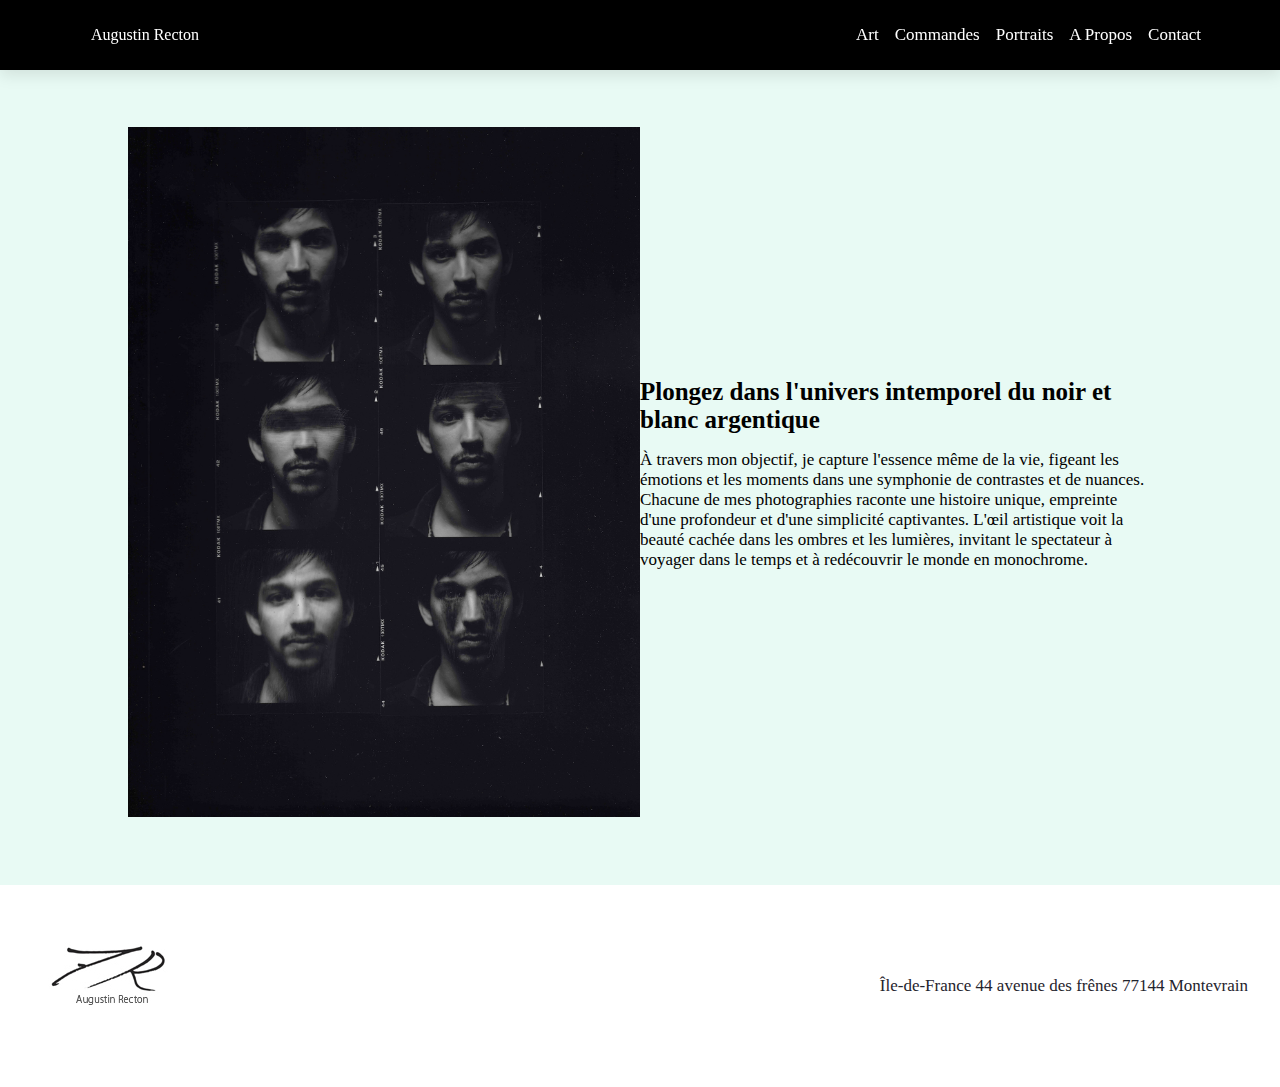
==== about.html @ c2c44eae "modif about" ====
<!DOCTYPE html>
<html lang="fr">

<head>
    <meta charset="UTF-8">
    <meta name="viewport" content="width=device-width, initial-scale=1.0">
    <title>Augustin Recton</title>
    <link rel="icon" type="image/x-icon" href="./images/augdetouré.png">
    <!-- Google Font  -->
    <link
        href="https://fonts.googleapis.com/css2?family=Roboto:ital,wght@0,400;0,500;0,700;0,900;1,400;1,500;1,700;1,900&display=swap"
        rel="stylesheet">
    <!-- font-awesome -->
    <link rel="stylesheet" href="https://cdnjs.cloudflare.com/ajax/libs/font-awesome/6.0.0/css/all.min.css">


    <!-- CSS  -->
    <link rel="stylesheet" href="./css/style.css">

</head>

<body>
   <!-- Header Navbar -->
<header class="header">
  <nav>

    <div class="nav-center">
      <div class="nav-header">
        <a href="art.html" class="bouton">Augustin Recton</a>
        <button class= "nav-toggle">
          <i class="fas fa-bars"></i>
        </button>
      </div>

      <ul class="links">

        <li>
          <a href="art.html">Art</a>
        </li>
        <li>
          <a href="commandes.html">Commandes</a>
        </li>
        <li>
          <a href="portraits.html">Portraits</a>
        </li>
        <li>
          <a href="about.html">A Propos</a>
        </li>
        <li>
          <a href="#contact">Contact</a>
        </li>


      </ul>

    </div>
  </nav>
</header>



    <!-- About Section  -->
    <!-- About Section  -->
    <!-- About Section  -->
    <div class="about">

        <div class="about-container">


            <div class="about-item photo">
                <!-- About Photo  -->
                <div class="about-photo">
                    <img src="images/Photo aug/Augustin_Recton_17.jpg" alt="Photo">

                </div>
            </div>
          <!-- About Details  -->
          <div class="about-item">
            <div class="about-info">
                <h3>Plongez dans l'univers intemporel du noir et blanc argentique</h3>
                <p>À travers mon objectif, je capture l'essence même de la vie, figeant les émotions et les moments
                    dans une symphonie de contrastes et de nuances. Chacune de mes photographies raconte une
                    histoire unique, empreinte d'une profondeur et d'une simplicité captivantes. L'œil artistique
                    voit la beauté cachée dans les ombres et les lumières, invitant le spectateur à voyager dans le
                    temps et à redécouvrir le monde en monochrome.</p>
            </div>
          </div>
        </div>
    </div>






    <!-- Contact Section  -->
    <!-- Contact Section  -->
    <!-- Contact Section  -->




    <!-- Footer  -->
    <!-- Footer  -->
    <!-- Footer  -->
    <footer>
      <div class="footer-content">

        <img src="images/Photo aug/logosite - copie.JPG" alt="">

          <p>Île-de-France
              44 avenue des frênes
              77144 Montevrain
          </p>


      </div>
  </footer>

    <!-- JavaScript  -->
    <script src="./js/script.js"></script>
</body>

</html>
---- css/style.css ----
/* Default CSS  */
* {
    padding: 0;
    margin: 0;
    box-sizing: border-box;
}

* {
  box-sizing: border-box;
}
body {
  background-color: #ecf0f1;
}
.gallery-container {
  display: flex;
  flex-wrap: wrap;
  justify-content: space-between;
  background-color: #fff;
  box-shadow: 0 0 3px 0 rgba(0, 0, 0, 0.3);
  width: 80%;
  margin: 0 auto;
  padding: 10px;
}
.gallery-item {
  flex-basis: 32.7%;
  margin-bottom: 6px;
  opacity: .85;
  cursor: pointer;
}
.gallery-item:hover {
  opacity: 1;
}
.gallery-item img {
  width: 100%;
  height: 100%;
  object-fit: cover;
}
.gallery-content {
  font-size: .8em;
}

.lightbox {
  position: fixed;
  display: none;
  background-color: rgba(0, 0, 0, 0.8);
  width: 100%;
  height: 100%;
  overflow: auto;
  top: 0;
  left: 0;
}
.lightbox-content {
  position: relative;
  width: 70%;
  height: 70%;
  margin: 5% auto;
}
.lightbox-content img {
  border-radius: 7px;
  box-shadow: 0 0 3px 0 rgba(225, 225, 225, .25);
  width: 100%;
  height: 100%;
  object-fit: cover;
}
.lightbox-prev,
.lightbox-next {
  position: absolute;
  background-color: rgba(0, 0, 0, 0.8);
  color: #fff;
  padding: 7px;
  top: 45%;
  cursor: pointer;
}
.lightbox-prev {
  left: 0;
}
.lightbox-next {
  right: 0;
}
.lightbox-prev:hover,
.lightbox-next:hover {
  opacity: .8;
}

@media (max-width: 767px) {
  .gallery-container {
      width: 100%;
  }
  .gallery-item {
      flex-basis: 49.80%;
      margin-bottom: 3px;
  }
  .lightbox-content {
      width: 80%;
      height: 60%;
      margin: 15% auto;
  }
}
@media (max-width: 480px) {
  .gallery-item {
      flex-basis: 100%;
      margin-bottom: 1px;
  }
  .lightbox-content {
      width: 90%;
      margin: 20% auto;
  }
}

img {
    max-width: 100%;
}

a {
    text-decoration: none;
}

ul {
    list-style-type: none;
}

/* CSS  */

/* Header Navbar*/
/* Header Navbar*/
/* Header Navbar*/
nav {
    background: #000;
    box-shadow: 0 5px 15px rgba(0, 0, 0, 0.1);
    position: fixed;
    top: 0;
    width: 100%;
    z-index: 999;
}

.bouton {
  display: inline-block;
  padding: 10px 20px;

  color: #fff; /* Couleur du texte */
  text-decoration: none; /* Supprime les soulignements par défaut des liens */


  transition: background-color 0.3s ease; /* Animation de transition de la couleur de fond */
}


/* navbar logo section  */
.nav-header {
    display: flex;
    align-items: center;
    justify-content: space-between;
    padding: 1rem;
}

img.logo{

}


/* nav toggle or click mobile menu  */
.nav-toggle {
    font-size: 1.5rem;
    color: hsl(205, 78%, 60%);
    background: transparent;
    border-color: transparent;
    transition: all 0.3s linear;
    cursor: pointer;
}

.nav-toggle:hover {
    color: hsl(205, 86%, 17%);
    transform: rotate(90deg);
}

.links {
    height: 0;
    overflow: hidden;
    transition: all 0.3s linear;
}

/* navbar link menu  */
.links a {
    color: #fff;
    font-size: 17px;
    font-weight: 500;
    text-transform: capitalize;
    display: block;
    padding: 0.5rem 1rem;
    transition: all 0.3s linear;
}

.links a:hover {
    background: hsl(205, 86%, 81%);
    color: hsl(205, 78%, 60%);
    padding-left: 1.5rem;
}

/* show links call app.js  */
.show-links {
    height: 180px;
}

/* Navbar Responsive  */

@media screen and (min-width: 800px) {
    .nav-center {
        max-width: 1170px;
        margin: 0 auto;
        display: flex;
        align-items: center;
        justify-content: space-between;
        padding: 1rem;
    }

    .nav-header {
        padding: 0;
    }

    .nav-toggle {
        display: none;
    }

    .links {
        height: auto;
        display: flex;
    }

    .links a {
        padding: 0;
        margin: 0 0.5rem;
    }

    .links a:hover {
        padding: 0;
        background: transparent;
    }
}



/* About Section  */
/* About Section  */
/* About Section  */
.about {
    background: #e8faf4;
    margin-top: 63px;
    padding: 4rem 0;
}

.about-container {
    width: 80%;
    margin: auto;
    display: flex;
    justify-content: space-between;
    align-items: center;
}

.about .about-title h1 {
    font-size: 50px;
    text-align: center;
}

.about-container .about-item {
    width: 50%;
}

.about-container .about-item .about-info h3 {
    font-size: 25px;
}

.about-container .about-item .about-info p {
    font-size: 17px;
    padding-top: 1rem;
}

.about-container .about-photo img {
    max-width: 100%;
}

/* About Responsive Section  */
@media screen and (max-width: 992px) {
    .about-container {
        width: 100%;
        padding: 2rem;
    }
}

@media screen and (max-width: 764px) {
    .about-container .about-item .about-info h3 {
        font-size: 20px;
    }
}

@media screen and (max-width: 676px) {
    .about-container {
        flex-direction: column;
    }

    .about-container .about-item.photo {
        order: calc(1);
    }

    .about-container .about-item {
        width: 100%;
        order: calc(2);
    }
}

@media screen and (max-width: 464px) {
    .about-container .about-item .about-info h3 {
        font-size: 17px;
    }

    .about-container .about-item .about-info p {
        font-size: 15px;
    }
}





@keyframes fade {
    from {
        opacity: 0.5;
    }

    to {
        opacity: 1;
    }
}

.controls {
    position: absolute;
    top: 50%;
    transform: translateY(-50%);
    font-size: 1.5em;
    padding: 15px 10px;
    border-radius: 5px;

}

.controls:hover {
    background: white;
    transition: 0.3s;
}

.controls:active {
    color: grey;
}

#left-arrow {
    left: 10px;
    cursor: pointer;
}

#right-arrow {
    right: 10px;
    cursor: pointer;
}

#dots-con {

    text-align: center;
}

.dot {
    display: inline-block;
    background: #ccc;
    padding: 8px;
    border-radius: 50%;
    margin: 10px 5px;
    cursor: pointer;
}

.active {
    background: #444;
}



/* Portraits Section  */
/* Portraits Section  */
/* Portraits Section  */
/* Portraits Section  */
.portraits {
    background: #f7f7f7;
    padding: 3rem 0;
}

.portraits .title-container {
    width: 80%;
    margin: auto;
    padding: inherit;
}

.portraits .title-container h3 {
    font-size: 25px;
    text-align: center;
    color: #000;
}

.portraits .title-container p {
    padding-top: 1rem;
    font-size: 17px;
    text-align: center;
}

.portraits .portraits-container {
    width: 80%;
    margin: auto;
    display: grid;
    grid-template-columns: repeat(3, 1fr);
    column-gap: 20px;
    row-gap: 20px;
    padding-top: 3rem;
}


.portraits .portraits-container .portraits-item .photo img {
    max-width: 100%;
    border-radius: 5px;
}



/* Portraits Responsive Section  */
@media screen and (max-width: 992px) {
    .portraits .title-container {
        width: 100%;
        padding: 35px 2rem;
    }

    .portraits .portraits-container {
        width: 100%;
        padding: 2rem;
    }
}

@media screen and (max-width: 764px) {
    .portraits .title-container h3 {
        font-size: 20px;
    }
}

@media screen and (max-width: 622px) {
    .portraits .portraits-container {
        grid-template-columns: repeat(2, 1fr);
    }
}

@media screen and (max-width: 464px) {
    .portraits .title-container h3 {
        font-size: 17px;
    }

    .portraits .title-container p {
        font-size: 15px;
    }
}


/* Contact Section  */
/* Contact Section  */
/* Contact Section  */
.contact {
    max-width: 600px;
    text-align: center;
    padding: 2rem;
    margin: auto;
    background: #8E969D;
    margin-top: 3rem;
}

.contact h1 {
    font-size: 30px;
    color: #fff;
    text-align: center;
    margin-bottom: 2rem;
}

.contact a {
    font-size: 17px;
    color: #000;
    background: #fff;
    padding: 10px;
    text-align: center;
    border-radius: 10px;
}

@media screen and (max-width: 324px) {
    .contact h1 {
        font-size: 25px;
    }
}


/* Footer  */
footer {
  background: #fff;
  padding: 2rem;
}

.footer-content {
  display: flex;
  justify-content: space-between;
  align-items: center; /* Pour aligner verticalement le texte et le logo */
}

footer p {
  font-size: 17px;
  color: #1f242d;
  text-align: left; /* Pour aligner le texte à droite */
}

/* Stylez le logo comme vous le souhaitez ici */
.footer-content img {
  max-width: 100%; /* Pour éviter que l'image ne dépasse la largeur du conteneur */
}

/* accueil */
.background {
  position: relative;
  width: 100vw;
  height: 100vh;
  overflow: hidden; /* Pour éviter le débordement de l'image */
}

.image-container {
  position: relative;
  display: inline-block;
  width: 100%;
  height: 100%;
  text-align: center;
}

.start {
  width: 100%;
  height: 100%;
  object-fit: cover; /* Pour conserver l'aspect ratio de l'image et la faire remplir le conteneur */
}

/* CSS */
.discover-link {
  position: absolute;
  top: 50%;
  left: 50%;
  transform: translate(-50%, -50%);
  background-color: transparent;
  font-size: 5vw; /* Utilisation de vw pour la taille de police */
  font-weight: 900;
  color: #3a4a4a;
  padding: 1vw 2vw; /* Utilisation de vw pour les marges internes */
  text-decoration: none;
  border-radius: 5px;
}

/* Utilisation de média queries pour ajuster le style en fonction de la largeur de l'écran */
@media (max-width: 768px) {
  .discover-link {
    font-size: 10vw;
    padding: 2vw 4vw;
  }
}
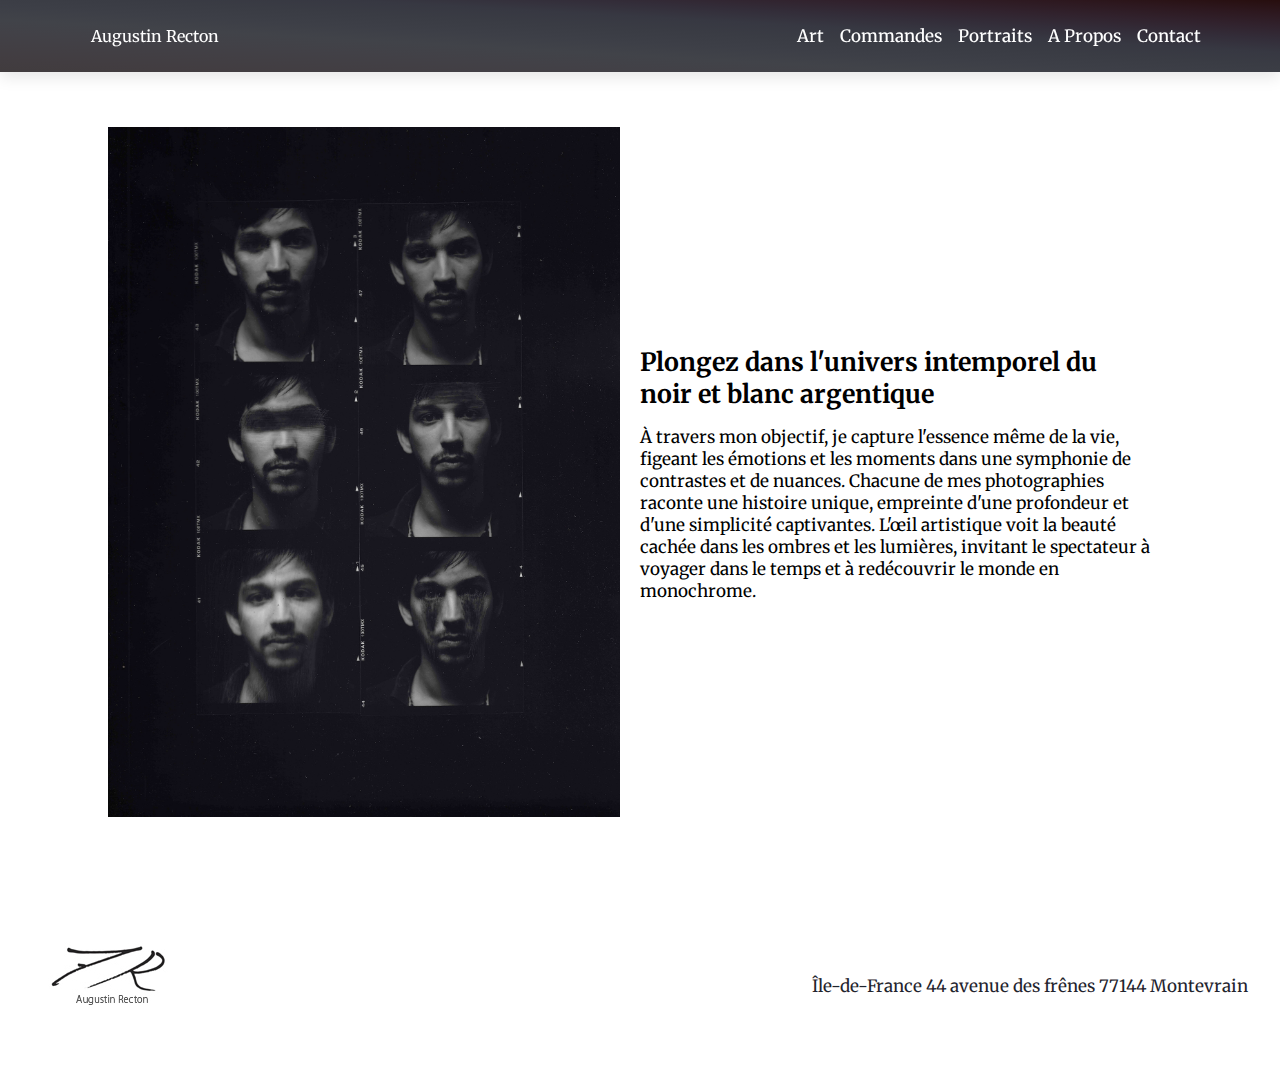
==== commit 0998b8ca: "modif css global" ====
--- a/about.html
+++ b/about.html
@@ -7,9 +7,10 @@
     <title>Augustin Recton</title>
     <link rel="icon" type="image/x-icon" href="./images/augdetouré.png">
     <!-- Google Font  -->
-    <link
-        href="https://fonts.googleapis.com/css2?family=Roboto:ital,wght@0,400;0,500;0,700;0,900;1,400;1,500;1,700;1,900&display=swap"
-        rel="stylesheet">
+    <link href="https://fonts.googleapis.com/css2?family=Roboto:ital,wght@0,400;0,500;0,700;0,900;1,400;1,500;1,700;1,900&display=swap" rel="stylesheet">
+    <link rel="preconnect" href="https://fonts.googleapis.com">
+    <link rel="preconnect" href="https://fonts.gstatic.com" crossorigin>
+    <link href="https://fonts.googleapis.com/css2?family=Merriweather:wght@700&display=swap" rel="stylesheet">
     <!-- font-awesome -->
     <link rel="stylesheet" href="https://cdnjs.cloudflare.com/ajax/libs/font-awesome/6.0.0/css/all.min.css">
 
--- a/css/style.css
+++ b/css/style.css
@@ -7,9 +7,10 @@
 
 * {
   box-sizing: border-box;
+  font-family: 'Merriweather', serif;
 }
 body {
-  background-color: #ecf0f1;
+
 }
 .gallery-container {
   display: flex;
@@ -113,6 +114,7 @@
 
 a {
     text-decoration: none;
+
 }
 
 ul {
@@ -125,7 +127,7 @@
 /* Header Navbar*/
 /* Header Navbar*/
 nav {
-    background: #000;
+  background-image: linear-gradient(to right top, #413c3e, #423d41, #423f44, #424147, #414349, #3d3f47, #3a3c44, #373842, #332d39, #31222d, #2d181f, #270e0e);
     box-shadow: 0 5px 15px rgba(0, 0, 0, 0.1);
     position: fixed;
     top: 0;
@@ -140,7 +142,7 @@
   color: #fff; /* Couleur du texte */
   text-decoration: none; /* Supprime les soulignements par défaut des liens */
 
-
+  font-family: 'Merriweather', serif;
   transition: background-color 0.3s ease; /* Animation de transition de la couleur de fond */
 }
 
@@ -153,9 +155,7 @@
     padding: 1rem;
 }
 
-img.logo{
-
-}
+
 
 
 /* nav toggle or click mobile menu  */
@@ -243,7 +243,7 @@
 /* About Section  */
 /* About Section  */
 .about {
-    background: #e8faf4;
+
     margin-top: 63px;
     padding: 4rem 0;
 }
@@ -267,15 +267,18 @@
 
 .about-container .about-item .about-info h3 {
     font-size: 25px;
+    font-family: 'Merriweather', serif;
 }
 
 .about-container .about-item .about-info p {
     font-size: 17px;
     padding-top: 1rem;
+    font-family: 'Merriweather', serif;
 }
 
 .about-container .about-photo img {
     max-width: 100%;
+    margin-left: -20px;
 }
 
 /* About Responsive Section  */
@@ -385,7 +388,7 @@
 /* Portraits Section  */
 /* Portraits Section  */
 .portraits {
-    background: #f7f7f7;
+
     padding: 3rem 0;
 }
 
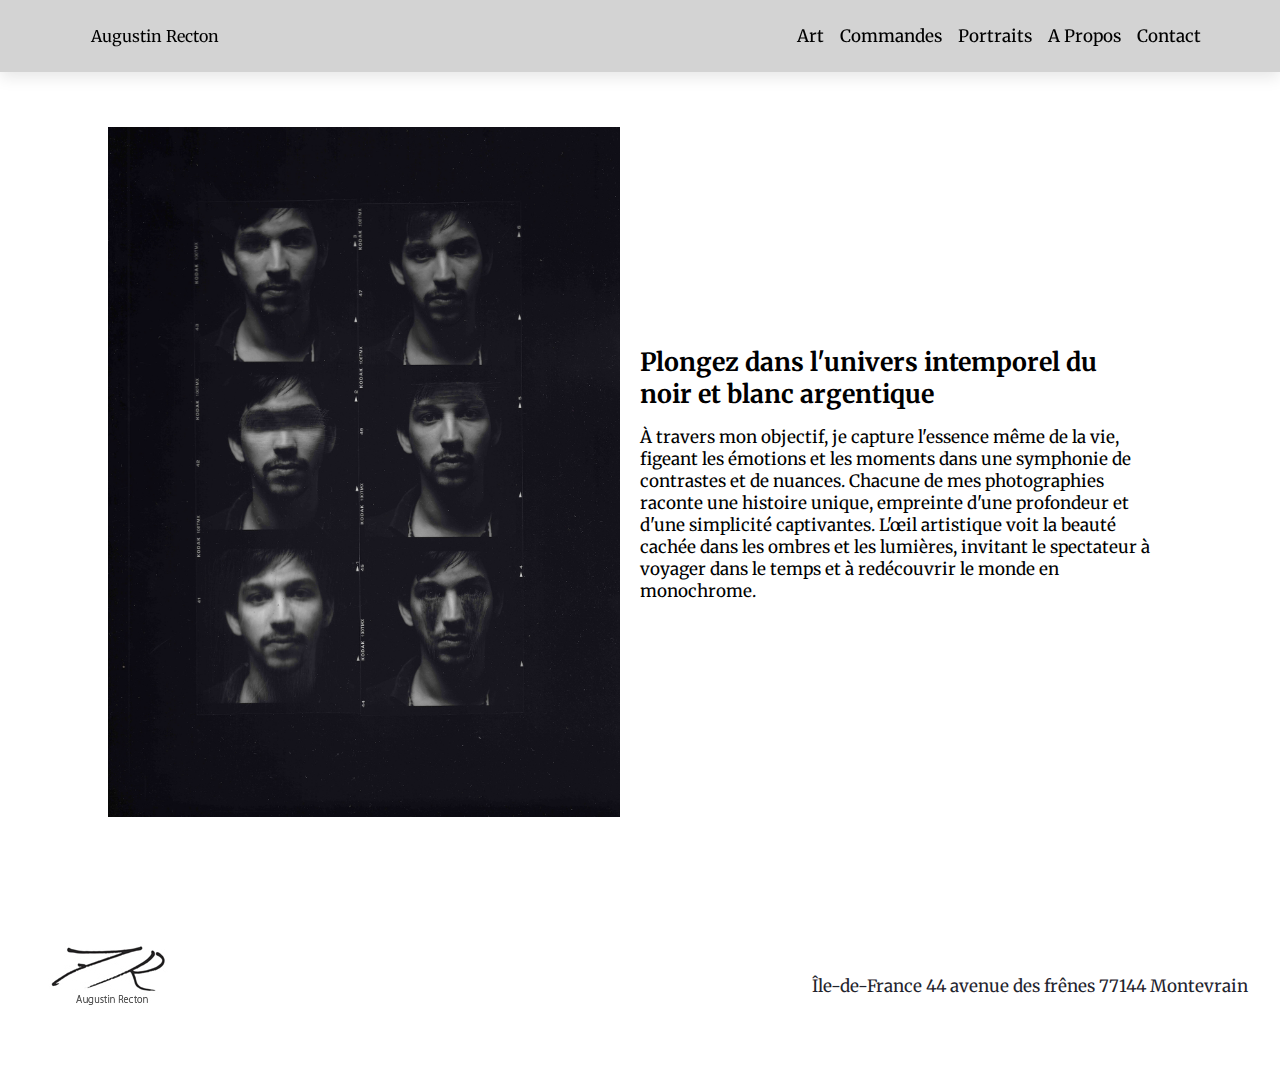
==== commit f17be967: "css police et couleurs header" ====
--- a/about.html
+++ b/about.html
@@ -10,7 +10,7 @@
     <link href="https://fonts.googleapis.com/css2?family=Roboto:ital,wght@0,400;0,500;0,700;0,900;1,400;1,500;1,700;1,900&display=swap" rel="stylesheet">
     <link rel="preconnect" href="https://fonts.googleapis.com">
     <link rel="preconnect" href="https://fonts.gstatic.com" crossorigin>
-    <link href="https://fonts.googleapis.com/css2?family=Merriweather:wght@700&display=swap" rel="stylesheet">
+    <link href="https://fonts.googleapis.com/css2?family=Merriweather:wght@500&display=swap" rel="stylesheet">
     <!-- font-awesome -->
     <link rel="stylesheet" href="https://cdnjs.cloudflare.com/ajax/libs/font-awesome/6.0.0/css/all.min.css">
 
--- a/css/style.css
+++ b/css/style.css
@@ -114,7 +114,7 @@
 
 a {
     text-decoration: none;
-
+    color: 	#000;
 }
 
 ul {
@@ -127,7 +127,7 @@
 /* Header Navbar*/
 /* Header Navbar*/
 nav {
-  background-image: linear-gradient(to right top, #413c3e, #423d41, #423f44, #424147, #414349, #3d3f47, #3a3c44, #373842, #332d39, #31222d, #2d181f, #270e0e);
+  background: 	#D3D3D3;
     box-shadow: 0 5px 15px rgba(0, 0, 0, 0.1);
     position: fixed;
     top: 0;
@@ -139,7 +139,7 @@
   display: inline-block;
   padding: 10px 20px;
 
-  color: #fff; /* Couleur du texte */
+  color: #000; /* Couleur du texte */
   text-decoration: none; /* Supprime les soulignements par défaut des liens */
 
   font-family: 'Merriweather', serif;
@@ -177,11 +177,12 @@
     height: 0;
     overflow: hidden;
     transition: all 0.3s linear;
+    color: 	#000;
 }
 
 /* navbar link menu  */
 .links a {
-    color: #fff;
+    color: #000;
     font-size: 17px;
     font-weight: 500;
     text-transform: capitalize;
